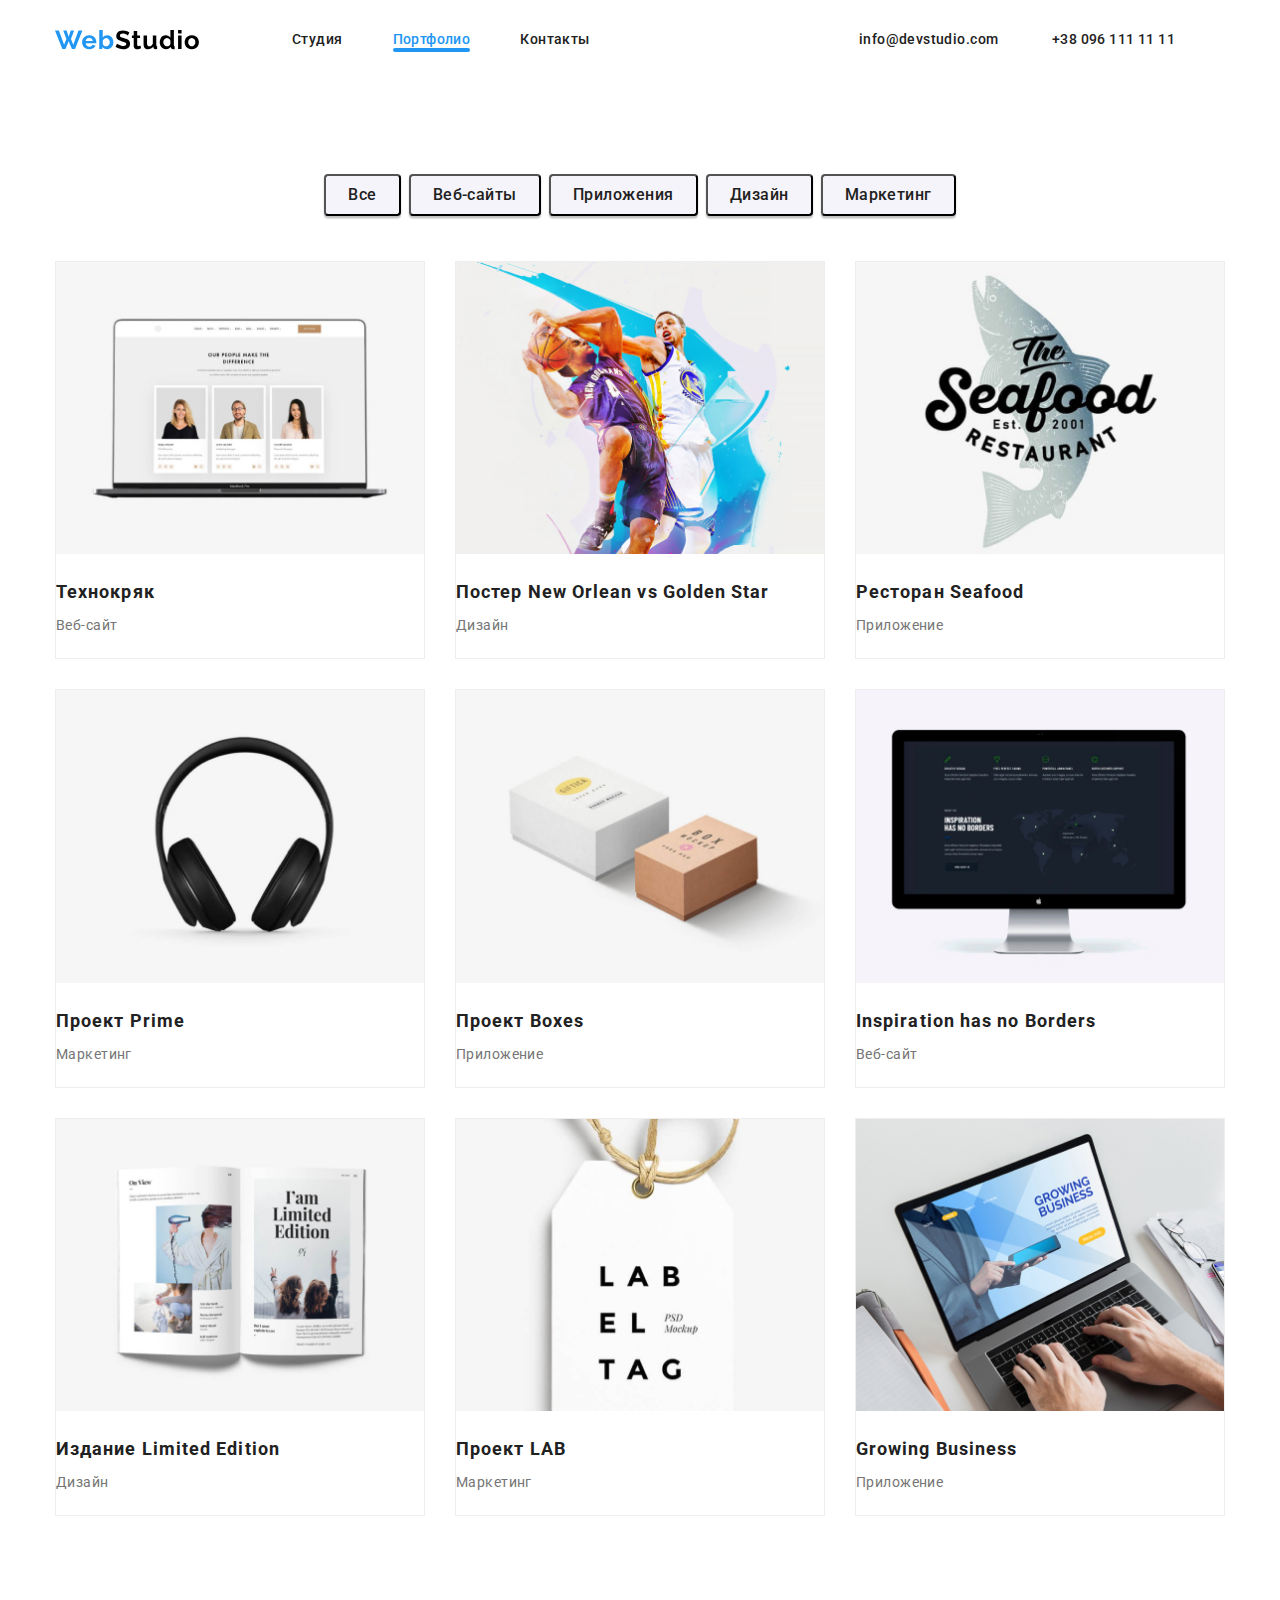
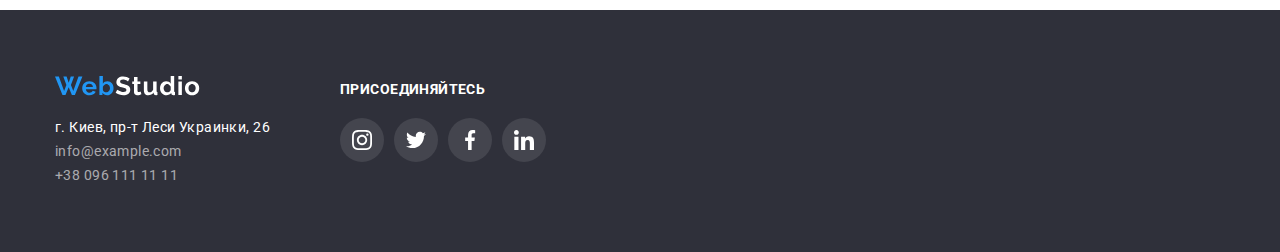
==== portfolio.html @ f1ba2781 "Добавляет исходное состояние" ====
<!DOCTYPE html>
<html lang="en">
<head>
    <meta charset="UTF-8">
    <meta name="viewport" content="width=device-width, initial-scale=1.0">
    <title>Document</title>
    <link href="https://fonts.googleapis.com/css2?family=Montserrat:ital@1&family=Roboto:ital,wght@0,400;0,500;0,700;0,900;1,700&display=swap" rel="stylesheet">
    <link rel="stylesheet" href="https://cdnjs.cloudflare.com/ajax/libs/modern-normalize/1.0.0/modern-normalize.min.css">
    <link rel="stylesheet" href="./css/styles.css">
</head>
<body>
<!--navigation--> 
  <header>
    <div class="container header-nav">
        <nav class="site-nav">
            <img src="./images/WebStudio1.svg" class="logo" alt="WebStudio"/>
            <ul class="list-nav">
                <li class="header-nav-link"><a href="index.html" class="header-link">Студия</a></li>
                <li class="header-nav-link"><a href="portfolio.html" class="header-link current">Портфолио</a></li>
                <li class="header-nav-link"><a href="#address" class="header-link">Контакты</a></li>
            </ul>      
        </nav>
        <ul class="mail-link">
            <li class="header-nav-link"><a href="mailto:info@devstudio.com" class="header-link">info@devstudio.com</a></li>
            <li class="header-nav-link"><a href="tel:+380961111111" class="header-link">+38 096 111 11 11</a></li>
        </ul>
    </div>   
  </header> 
  <!--portfolio--> 
  <section class="portfolio">
       <div class="container">   
            <h1 hidden>Портфолио</h1>
            <div class="site-nav">
                <button type="button" class="projects-link">Все</button>
                <button type="button" class="projects-link">Веб-сайты</button>
                <button type="button" class="projects-link">Приложения</button>
                <button type="button" class="projects-link">Дизайн</button>
                <button type="button" class="projects-link">Маркетинг</button>
            </div>
          
          <ul class="portfolio-list">
              <li class="portfolio-list-item">
                 <a href="">
                      <div class="portfolio-item-hover">
                          <img src="./images/portfolio/img1.jpg" alt="Фото cпециалистов"/>
                          <p>Технокряк это современная площадка распространения коронавируса. Компании используют эту платформу для цифрового шпионажа и атак на защищённые сервера конкурентов.</p>
                     </div>
                        <h2 class="projects-title">Технокряк</h2>
                        <p class="project-item">Веб-сайт</p>
                 </a>    
              </li>
              <li class="portfolio-list-item">
                  <a href="">
                        <div class="portfolio-item-hover">
                          <img src="./images/portfolio/img2.jpg" alt="Баскетболисты"/>
                          <p>Технокряк это современная площадка распространения коронавируса. Компании используют эту платформу для цифрового шпионажа и атак на защищённые сервера конкурентов.</p>
                        </div>
                          <h2 class="projects-title">Постер New Orlean vs Golden Star</h2>
                          <p class="project-item">Дизайн</p>
                  </a>
              </li>
              <li class="portfolio-list-item">
                  <a href="">
                        <div class="portfolio-item-hover">
                          <img src="./images/portfolio/img3.jpg" alt="Эмблема ресторана морепродуктов"/>
                          <p>Технокряк это современная площадка распространения коронавируса. Компании используют эту платформу для цифрового шпионажа и атак на защищённые сервера конкурентов.</p>
                        </div>
                          <h2 class="projects-title">Ресторан Seafood</h2>
                          <p class="project-item">Приложение</p>
                  </a>
              </li>
              <li class="portfolio-list-item">
                  <a href="">
                        <div class="portfolio-item-hover">
                          <img src="./images/portfolio/img4.jpg" alt="Наушники"/>
                          <p>Технокряк это современная площадка распространения коронавируса. Компании используют эту платформу для цифрового шпионажа и атак на защищённые сервера конкурентов.</p>
                        </div>
                          <h2 class="projects-title">Проект Prime</h2>
                          <p class="project-item">Маркетинг</p>
                  </a>
              </li>
              <li class="portfolio-list-item">
                  <a href="">
                        <div class="portfolio-item-hover">
                          <img src="./images/portfolio/img5.jpg" alt="Коробочки"/>
                          <p>Технокряк это современная площадка распространения коронавируса. Компании используют эту платформу для цифрового шпионажа и атак на защищённые сервера конкурентов.</p>
                        </div>
                          <h2 class="projects-title">Проект Boxes</h2>
                          <p class="project-item">Приложение</p>
                  </a>
              </li>
              <li class="portfolio-list-item"> 
                  <a href="">
                        <div class="portfolio-item-hover">
                          <img src="./images/portfolio/img6.jpg" alt="Монитор"/>
                          <p>Технокряк это современная площадка распространения коронавируса. Компании используют эту платформу для цифрового шпионажа и атак на защищённые сервера конкурентов.</p>
                        </div>
                          <h2 class="projects-title">Inspiration has no Borders</h2>
                          <p class="project-item">Веб-сайт</p>
                  </a>
              </li>
              <li class="portfolio-list-item">
                  <a href="">
                        <div class="portfolio-item-hover">
                          <img src="./images/portfolio/img7.jpg" alt="Книга"/>
                          <p>Технокряк это современная площадка распространения коронавируса. Компании используют эту платформу для цифрового шпионажа и атак на защищённые сервера конкурентов.</p>
                        </div>
                          <h2 class="projects-title">Издание Limited Edition</h2>
                          <p class="project-item">Дизайн</p>
                  </a>
              </li>
              <li class="portfolio-list-item">
                  <a href="">
                        <div class="portfolio-item-hover">
                          <img src="./images/portfolio/img8.jpg" alt="Лейбл"/>
                          <p>Технокряк это современная площадка распространения коронавируса. Компании используют эту платформу для цифрового шпионажа и атак на защищённые сервера конкурентов.</p>
                        </div>
                          <h2 class="projects-title">Проект LAB</h2>
                          <p class="project-item">Маркетинг</p>
                  </a>
              </li>
              <li class="portfolio-list-item">
                  <a href="">
                        <div class="portfolio-item-hover">
                          <img src="./images/portfolio/img9.jpg" alt="Ноутбук"/>
                          <p>Технокряк это современная площадка распространения коронавируса. Компании используют эту платформу для цифрового шпионажа и атак на защищённые сервера конкурентов.</p>
                        </div>
                          <h2 class="projects-title">Growing Business</h2>
                          <p class="project-item">Приложение</p>
                  </a>
              </li>
         </ul>  
        </div>
  </section>
   <footer>
        <div class="container">
            <div class="footer-address">
                <a href="">
                    <img class="footer-logo" src="./images/WebStudio2.svg" alt="WebStudio"/>
                </a>
                <address id="address">
                    <ul class="footer-list">
                        <li><a href="https://goo.gl/maps/m4mjGwHPQbm8q62E6" target="_blank" rel="noopener noreferer" class="footer-address-link">г. Киев, пр-т Леси Украинки, 26</a></li>
                        <li><a href="mailto:info@example.com" class="footer-link">info@example.com</a></li>
                        <li><a href="tel:+380961111111" class="footer-link">+38 096 111 11 11</a></li>
                    </ul>      
                </address>
            </div>
            <div class="join">
                <h3>Присоединяйтесь</h3>
                <ul class="social-icons">
                    <li class="social-icons-item">
                        <a class="social-icons-link" href="http://instagram.com/" target="_blank" rel="noopener noreferer" aria-label="instagram">
                            <svg class="social-icons-svg">
                                <use href="./images/sprite.svg#instagram"></use>
                            </svg>
                        </a>
                    </li>
                    <li class="social-icons-item">
                        <a class="social-icons-link" href="http://twitter.com/" target="_blank" rel="noopener noreferer" aria-label="twitter">
                            <svg class="social-icons-svg">
                                <use href="./images/sprite.svg#twitter"></use>
                            </svg>
                        </a>
                    </li>
                    <li class="social-icons-item">
                        <a class="social-icons-link" href="http://facebook.com" target="_blank" rel="noopener noreferer" aria-label="facebook">
                            <svg class="social-icons-svg">
                                <use href="./images/sprite.svg#facebook"></use>
                            </svg>
                        </a>
                    </li>
                    <li class="social-icons-item">
                        <a class="social-icons-link" href="http://linkedin.com/" target="_blank" rel="noopener noreferer" aria-label="linkedin">
                            <svg class="social-icons-svg">
                                <use href="./images/sprite.svg#linkedin"></use>
                            </svg>
                        </a>
                    </li>
                </ul>   
            </div>
      </div>
  </footer> 
</body>
</html>
---- css/styles.css ----
/*general*/
html {
    box-sizing: border-box;
}
*,
*::before,
*::after {
    box-sizing: inherit;
}
h1,h2,h3,ul {
    margin-top: 0;
    margin-bottom: 0;
}
img {
    display: block;
    max-width: 100%;
    height: auto;
  }

  .visually-hidden {
    position: absolute !important;
    clip: rect(1px 1px 1px 1px);
    clip: rect(1px, 1px, 1px, 1px);
    padding: 0 !important;
    border: 0 !important;
    height: 1px !important;
    width: 1px !important;
    overflow: hidden;
  }
:root {
   --primary-text-color: #757575;
   --secondary-text-color: #212121;
   --main-title-text-color: #ffffff;
   --title-text-color: #000000;
   --accent-color: #2196F3;
   --background-color: #2F303A;
   --backdrop-color: rgba(0, 0, 0, 0.2);
   --background-color-opacity: rgba(47, 48, 58, 0.8);
   --backgroud-accent-color-opacity: rgba(33, 150, 243, 0.9);
   --secndary-background-color: #F5F4FA;
   --filter-button-color: #F5F4FA;
   --background-icon: #F5F4FA;
   --border-color: #AFB1B8;
   --footer-link-color: rgba(255, 255, 255, 0.6);
   --footer-social-icon: rgba(255, 255, 255, 0.1);
   --modal-borders-color: rgba(33, 33, 33, 0.2);
   --modal-textarea-color: rgba(117, 117, 117, 0.5);
   --footer-input-border-color: rgba(255, 255, 255, 0.3);
}

body {
    font-family: 'Roboto', sans-serif;
    font-weight: 400;
    font-size: 14px;
    line-height: 1.71;
    letter-spacing: 0.03em;
    color: var(--primary-text-color);
    margin: 0;
}
ul {
    list-style: none;
    padding-left: 0;
    margin-left: 0;
   }
/*hero*/
.hero {
    background-color: var(--background-color);
    text-align: center;
}
/*links*/
a:hover,
a:focus {
    color: var(--accent-color);
}
.header-link {
    display: flex;
    text-decoration: none;
    font-weight: 500;
    color: var(--secondary-text-color);
    align-items: center;

    transition: 250ms cubic-bezier(0.4, 0, 0.2, 1);
}

.header-link {
    margin-right: 50px;
}

.header-link.phone {
    margin-right: 0;
}

.header-link.phone,
.header-link.letter {
    display: flex;
    align-items: center;
}


.header-link:hover {
    fill: var(--accent-color);
}

.current {
    color: var(--accent-color);
}

.projects-link {
    text-decoration: none;
    display: inline-block;
    font-weight: 500;
    font-size: 16px;
    line-height: 1.62;
    letter-spacing: 0.03em;
    box-shadow: 0px 3px 1px rgba(0, 0, 0, 0.1), 0px 1px 2px rgba(0, 0, 0, 0.08), 0px 2px 2px rgba(0, 0, 0, 0.12);
    border-radius: 4px;
    color: var(--secondary-text-color);
    background-color: var(--filter-button-color);
    padding-left: 22px;
    padding-right: 22px;
    padding-top: 6px;
    padding-bottom: 6px;
    margin-bottom: 45px;
    margin-right: 8px;
    text-align: center;

    transition: 250ms cubic-bezier(0.4, 0, 0.2, 1);
    }

.footer-address-link {
    text-decoration: none;
    font-style: normal;
    font-weight: 400;
    font-size: 14px;
    line-height: 1.71;
    letter-spacing: 0.03em;
    color: var(--main-title-text-color);   

    transition: 250ms cubic-bezier(0.4, 0, 0.2, 1);
}

.footer-list {
    margin-top: 20px;

}
.footer-link {
    text-decoration: none;
    font-style: normal;
    font-weight: 400;
    font-size: 14px;
    line-height: 1.71;
    letter-spacing: 0.03em;
    color: var(--footer-link-color);

    transition: 250ms cubic-bezier(0.4, 0, 0.2, 1);
}
/*button*/
.button {
    display: inline-block;
    width: 200px;
    height: 60px;
    font-family: inherit; 
    font-weight: 700;
    font-size: 16px;
    line-height: 1.88 ;
    background-color: var(--accent-color);
    color: var(--main-title-text-color);
    padding: 10px 32px;
    min-width: 200px;
    text-align: center;
    box-shadow: 0px 4px 4px rgba(0, 0, 0, 0.15);
    border-radius: 4px;
    cursor: pointer;
    border: 0px;

    
    transition: 250ms cubic-bezier(0.4, 0, 0.2, 1);
   
}  

.button:hover,
.button:focus {  
    background-color: var(--filter-button-color);
    color: var(--secondary-text-color);
}

/*site-titles*/
.main-title {
    font-weight: 900;
    font-size: 44px;
    text-align: center;
    line-height: 1.36;
    letter-spacing: 0.06em;
    text-transform: uppercase;  
    color: var(--main-title-text-color);
    padding-top: 200px;
    padding-bottom: 30px;
}
        
.advantages-title {
    font-family: Roboto; sans-serif;
    font-weight: 700;
    font-size: 14px;
    line-height: 1.14;
    letter-spacing: 0.03em;
    text-transform: uppercase;
    color: var(--secondary-text-color);

    padding-bottom: 10px;
}

.title {
    font-weight: 700;
    font-size: 36px;
    line-height: 1.17;
    text-align: center;
    letter-spacing: 0.03em;
    color: var(--secondary-text-color);

    padding-bottom: 50px;
}

.projects-title {
    font-weight: 700;
    font-size: 18px;
    line-height: 2.00;
    letter-spacing: 0.06em;
    color: var(--secondary-text-color);
    
    margin-top: 20px;
}
/*team*/
.team {
    padding-bottom: 94px;
    background-color: var(--secndary-background-color);
}

.team-list {
    display: flex;
    justify-content: space-between;
}

.team-member:not(:last-child) {
    margin-right: 30px;
}
.team-member {
    background: var(--main-title-text-color);
    box-shadow: 0px 1px 3px rgba(0, 0, 0, 0.12), 0px 1px 1px rgba(0, 0, 0, 0.14), 0px 2px 1px rgba(0, 0, 0, 0.2);
    border-radius: 0px 0px 4px 4px;
}

.name {
    font-weight: 500;
    font-size: 16px;
    line-height: 1.19;
    text-align: center;
    letter-spacing: 0.03em;
    color: var(--secondary-text-color);
    
    padding-top: 30px;
    padding-bottom: 10px;
}

.position {
    font-weight: 400;
    font-size: 16px;
    line-height: 1.19;
    text-align: center;
    letter-spacing: 0.03em;
    color: var(--primary-text-color);

     margin: 0;

}
/*footer*/
footer {
   background: var(--background-color)
}
footer .container {
    display: flex;
    padding-top: 60px;
    padding-bottom: 60px;
}

.footer-logo {
    margin-top: 6px;
}

.join>h3 {
    margin-top: 12px;
    display: inline-block;
    font-weight: 700;
    font-size: 14px;
    line-height: 1.1;
    letter-spacing: 0.03em;
    text-transform: uppercase;
    color: var(--main-title-text-color);
}

.join {
    margin-left: 70px;
}

footer .social-icons-link {
    background: var( --footer-social-icon);
    transition: 250ms cubic-bezier(0.4, 0, 0.2, 1);
}


footer .social-icons-link:hover,
footer .social-icons-link:focus {
    background-color: var(--accent-color);
}

.social-icons-link:hover .social-icons-svg,
.social-icons-link:focus .social-icons-svg {
    fill: var(--main-title-text-color);
}
 footer .social-icons-svg {
    fill: var(--main-title-text-color);
 }

/*arrangement of elements*/
.container {
    width: 1200px;
    padding-left: 15px;
    padding-right: 15px;
    padding-top: 94px;
    margin-left: auto;
    margin-right: auto;
}
header>.container.header-nav {
    display: flex;
    padding-top: 0px;
    align-items: center;
}

.list-nav {
    display: flex;
    align-items: center;
}
.logo {
    margin-top: 30px;
    margin-bottom: 30px;
    margin-right: 93px;
}
.mail-link {
    margin-left: auto;
}

.mail-link li {
    display: inline-flex;
    align-items: center;
}

.header-link-svg {
    height: 16px;
    width: 16px;
    margin-right: 10px;
}
.phone,
.letter {
    display: inline;
}

.advantages-title-margin {
    margin-bottom: 0;
    margin-top: 0;
}
.project-item {
    margin-top: 4px;
    margin-bottom: 20px;
    color: var(--primary-text-color)
}

.site-nav {
   display: flex;
   justify-content: center;
   align-items: center;
}
.site-nav>li {
    margin-right: 8px;
    margin-bottom: 34px;
    }
.site-nav>li:last-child {
    margin-right: 0px;
}
.advantages-list {
    display: flex;
    justify-content: space-between;
}
.advantages-list>li {
    width: 270px;
}
.services .container {
    padding-bottom: 94px;
}
.services-list {
    display: flex;
    justify-content: space-between;
}

.portfolio-list {
    display: flex;
    flex-wrap: wrap;
    padding-bottom: 94px;
}
.portfolio-list-item {
    width: 370px;
    margin-right: 30px;
    margin-bottom: 30px;
    background-color: var(--main-title-text-color);
    border: 1px solid #EEEEEE;
}
.portfolio-list-item:nth-child(3n) {
    margin-right: 0px;
}

.portfolio-list-item:nth-last-child(-n+3) {
    margin-bottom: 0px;
}
.projects-link:last-child {
    margin-right: 0;
} 

/* background */
.overlay {
    max-width: 1600px;
    height: 600px;
    margin-left: auto;
    margin-right: auto;
    background-image: linear-gradient(
    to right,
    rgba(47, 48, 58, 0.4),
    rgba(47, 48, 58, 0.4)
    ),
    url(../images/Img111\(1\).jpg);
    background-repeat: no-repeat;
    background-position: center;
}

.advantages-icon::before {
    content: '';
    display: block;
    height: 120px;
    background: var(--background-icon);
    background-size: 70px;
    background-position: center;
    background-repeat: no-repeat;
    margin-bottom: 30px;
}

.antenna::before {
    background-image: url('../images/antenna1.svg');
}

.clock::before {
    background-image: url('../images/clock1.svg');
}

.diagram::before {
    background-image: url('../images/diagram1.svg');
}

.astronaut::before {
    background-image: url('../images/astronaut1.svg');
}

 .current::after {
     content: '';
     display: block;
     width: 100%;
     height: 4px;
     background-color: var(--accent-color);
     border-radius: 2px;
     position: absolute;
     bottom: 0;
     left: 0;
 }

 .header-link.current {
     position: relative;
 }

.header-link.current {
    align-items: flex-end;
}


/* svg */
 .social-icons {
     display: flex;
     justify-content: center;
     align-items: center;
     margin-top: 16px;
     margin-bottom: 30px;
 }

 .social-icons-link {
     display: flex;
     justify-content: center;
     align-items: center;
     width: 44px;
     height: 44px;
     border-radius: 50%;
     background-color: var(--main-title-text-color);  

     transition: 250ms cubic-bezier(0.4, 0, 0.2, 1);  
}
    
 .social-icons-item:not(:last-child) {
    margin-right: 10px;    
 }

 .social-icons-svg {
     height: 20px;
     width: 20px;
     fill: var(--border-color);

     transition: 250ms cubic-bezier(0.4, 0, 0.2, 1);
 }
 
.social-icons-link:hover,
.social-icons-link:focus {
    background-color: var(--accent-color);
}

.social-icons-link:hover .social-icons-svg,
.social-icons-link:focus .social-icons-svg {
    fill: var(--main-title-text-color);
}

.clients-list {
    display: flex;
    justify-content: space-between;
    padding-bottom: 94px;
}

.clients-item-link {
    height: 90px;
    width: 170px;
    border: 1px solid var(--border-color);
    display: flex;
    border-radius: 4px;
    justify-content: center;
    align-items: center; 
    
    transition: 250ms cubic-bezier(0.4, 0, 0.2, 1);
}

.clients-icons-svg {
     fill: var(--border-color);
     transition: 250ms cubic-bezier(0.4, 0, 0.2, 1);
 }

 .clients-item-link:hover .clients-icons-svg,
 .clients-item-link:focus .clients-icons-svg {
     fill: var(--accent-color);
}
    
 .clients-item-link:hover,
 .clients-item-link:focus {
    border-color: var(--accent-color);        
 }
/* position */
 .services-list-item {
     position: relative;
     display: flex;
     justify-content: center;
     align-items: flex-end;
    }
    
    .services-list-item::after {
        position: absolute;
        content: '';
        display: block;
        width: 100%;
        height: 70px;
        background-color: var(--background-color-opacity); 
        z-index: 1;
    }
    
    .services-list-item>p {
        position: absolute;
        z-index: 2;
        color: var(--main-title-text-color);
        text-transform: uppercase;
        font-family: inherit; 
        font-weight: 700;
        margin: 0; 
        padding-bottom: 25px;
}

.portfolio-item-hover {
    position: relative;
    overflow: hidden;
}

.portfolio-item-hover>p {
    position: absolute;
    left: 0;
    top: 0;
    transform: translateY(100%);
    display: flex;
    align-items: center;
    
    
    font-family: inherit; 
    font-weight: 400;
    font-size: 18px;
    line-height: 1.56;
    letter-spacing: 0.03em;
    margin: 0;
    padding: 24px;
    
    opacity: 0;
    
    
    transition-duration: 250ms;
    transition-timing-function: cubic-bezier(0.4, 0, 0.2, 1);
    
    color: var(--main-title-text-color);
    background-color: var(--backgroud-accent-color-opacity);
    width: 100%;
    height: 100%;
}

a {
    text-decoration: none;
}

.portfolio-list-item>a:hover p,
.portfolio-list-item>a:focus p {
    opacity: 1;
    transform: translateY(0);

}

.portfolio-list-item:hover,
.portfolio-list-item:focus {
    box-shadow: 0px 1px 1px rgba(0, 0, 0, 0.12), 0px 4px 4px rgba(0, 0, 0, 0.06), 1px 4px 6px rgba(0, 0, 0, 0.16)
}
 
/* Modal */

.backdrop {
    position: fixed;
    top: 0;
    left: 0;
    width: 100%;
    height: 100%;
    background-color: var(--backdrop-color);
    opacity: 1;
    transition: opacity 250ms cubic-bezier(0.4, 0, 0.2, 1);
    z-index: 10;
}

.backdrop.is-hidden {
    opacity: 0;
    pointer-events: none;
    visibility: hidden;
}

.backdrop.is-hidden .modal {
    transform: translate(-50%,-50%) scale(1.1);
}

.modal {
    position: absolute;
    top: 50%;
    left: 50%;
    width: 528px;
    height: 581px;
    border-radius: 4px;
    background-color: var(--main-title-text-color);
    transform: translate(-50%,-50%) scale(1);
    transition: transform 250ms cubic-bezier(0.4, 0, 0.2, 1);
}

/* Forms */

.field {
    display: flex;
    flex-direction: column;
    padding: 40px;
}

.comment {
    resize: none;
    width: 448px;
    height: 96px;
    font-weight: 400;
    font-size: 14px;
    line-height: 1.14;
    letter-spacing: 0.01em;
    border: 1px solid;
    border-color: var(--modal-borders-color);
    color: var(--modal-textarea-color);
    padding: 12px 16px;
}

.modal-title {
    font-weight: 700;
    font-size: 20px;
    text-align: center;
    line-height: 1.15;
    letter-spacing: 0.03em;
    color: var(--secondary-text-color);
    margin-bottom: 12px;
 }

.field-label {
    top: 0;
    left: 0;
    font-weight: 400;
    font-size: 12px;
    line-height: 1.17;
    letter-spacing: 0.01em;
    color: var(--primary-text-color);
    margin-top: 10px;
    margin-bottom: 4px;
    
}

.field-input {
    display: inline-block;
    width: 448px;
    height: 40px;
    border: 1px solid;
    box-sizing: border-box;
    border-radius: 4px;
    border-color: var(--modal-borders-color);
    padding-left: 40px;
}

.field-input:hover +.modal-svg {
    fill: var(--accent-color);
}

.field-input:hover,
.comment:hover {
    border-color: var(--accent-color);
}

.agree>a {
    font-size: 14px;
    line-height: 1.71;  
    letter-spacing: 0.03em;
    color: var(--primary-text-color);
}

.agree-link {
    color: var(--accent-color);
    text-decoration: underline;
}

.field-button {
    display: inline-block;
    text-align: center;
    font-size: 16px;
    line-height: 1.88;
    letter-spacing: 0.06em;
    width: 200px;
    height: 50px;
    background-color: var(--accent-color);
    color: var(--main-title-text-color);
    box-shadow: 0px 4px 4px rgba(0, 0, 0, 0.15);
    border-radius: 4px;
    cursor: pointer;
    border: 0px;
    margin: 0 auto;
}

.field-button-position {
    padding-left: 124px;
    padding-top: 30px;
}

.checkbox,
.field-label {
    display: inline-block;
}

/* .input-svg:hover-within .modal-svg, */
.input-svg:focus-within .modal-svg {
   fill: var(--accent-color)
} 

 
 
/* footer form  */
.field-input-footer {
    display: inline-block;
    width: 360px;
    height: 50px;
    border: 1px solid;
    box-sizing: border-box;
    border-radius: 4px;
    box-shadow: 0px 4px 4px rgba(0, 0, 0, 0.15);
    border-color: var(--footer-input-border-color);
    background-color: transparent;
    margin-top: 20px;
    padding-left: 16px;
}

footer .field-button {
    margin-left: 12px;
}

.field-input-footer::placeholder {
    font-size: 16px;
    font-weight: 400;
    line-height: 1.25;
    letter-spacing: 0.03em;
}

.modal-svg {
    position: absolute;
    top: 70%;
    left: 10px;
    transform: translateY(-50%);
    width: 18px;
    height: 18px;
    fill: var(--secondary-text-color)
}

.input-svg {
    position: relative;
}

.checkbox {
    appearance: none;
    position: absolute;
}

.icon {
    display: inline-block;
    width: 16px;
    height: 15px;
    border: 2px solid var(--secondary-text-color);
    border-radius: 4px;
    margin-right: 8px;  
}

.field-label.hidden-checkbox {
    display: flex;
    align-items: center;
    justify-content: center;
}

.agree {
    margin-right: 5px;
}

.checkbox:checked + .icon {
    background-image: url(../images/check.svg);
    background-size: contain;
    background-origin: border-box;
    border-color: transparent;
}
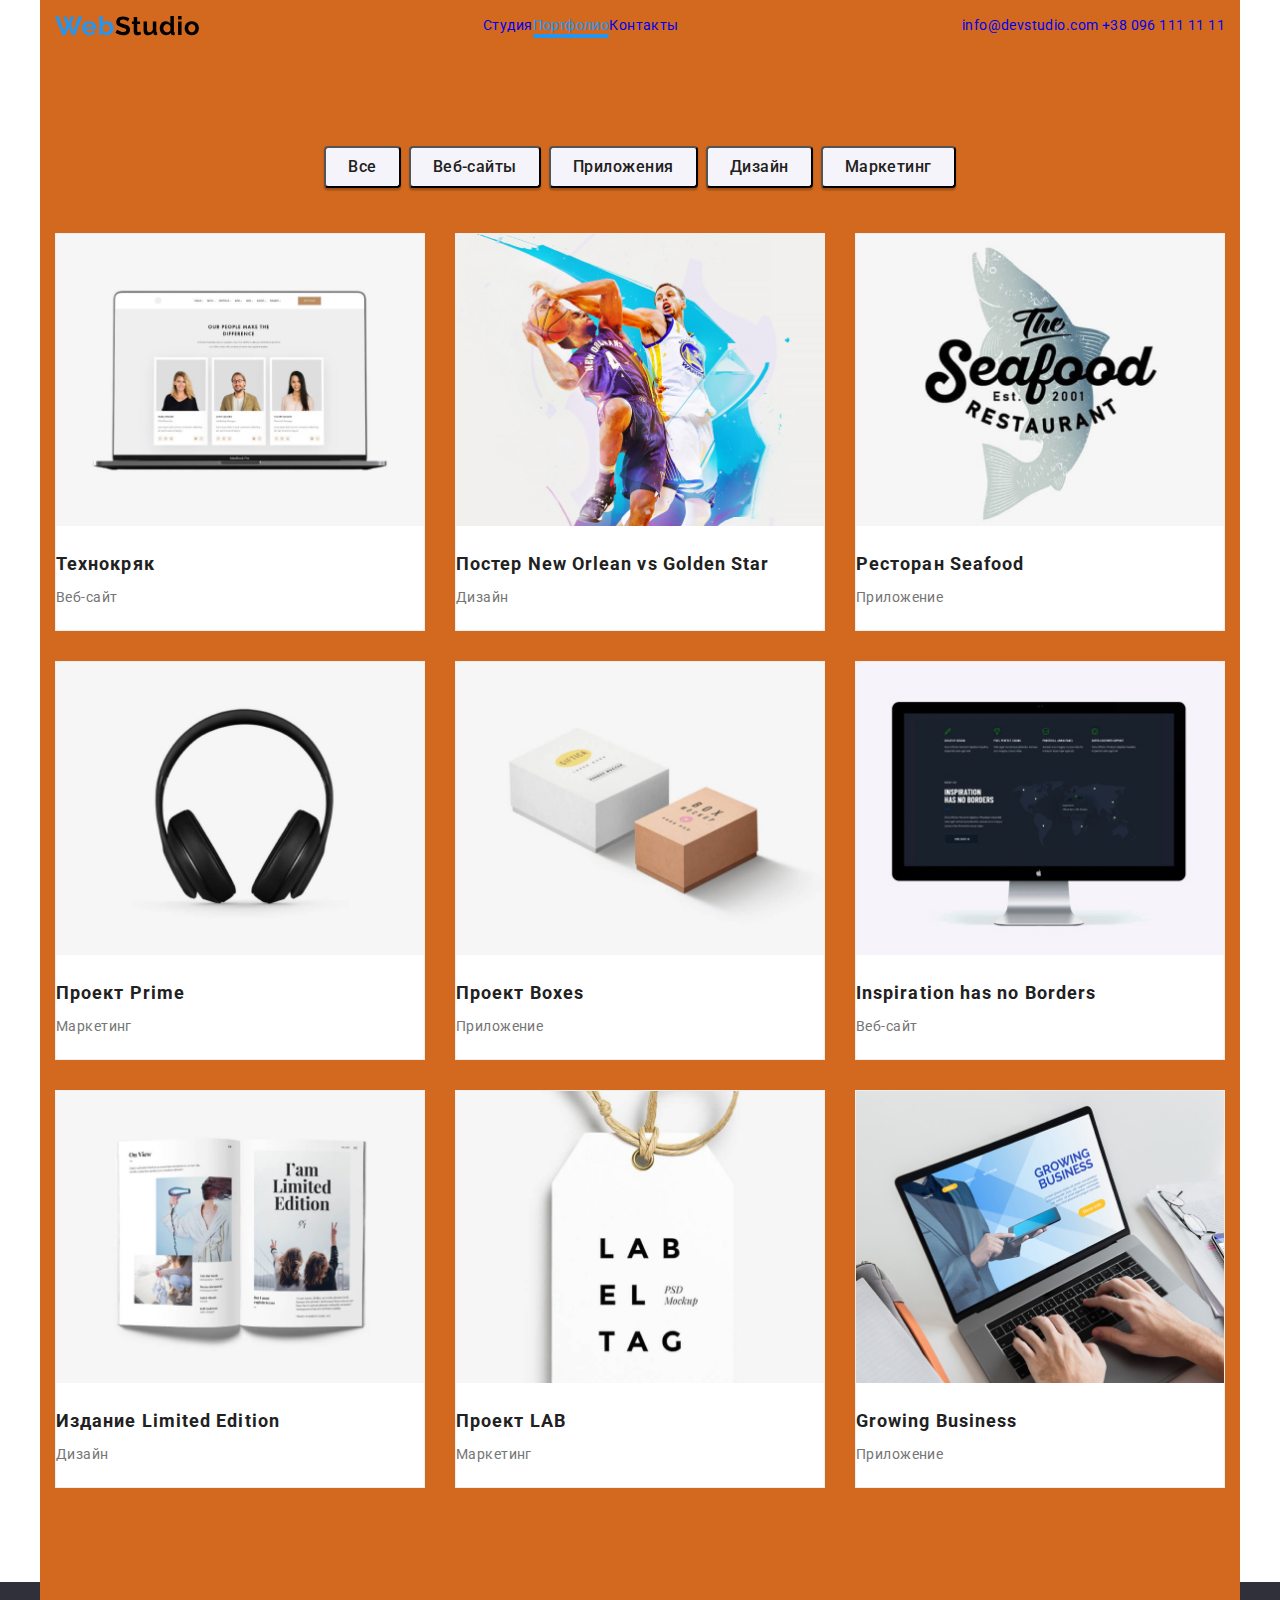
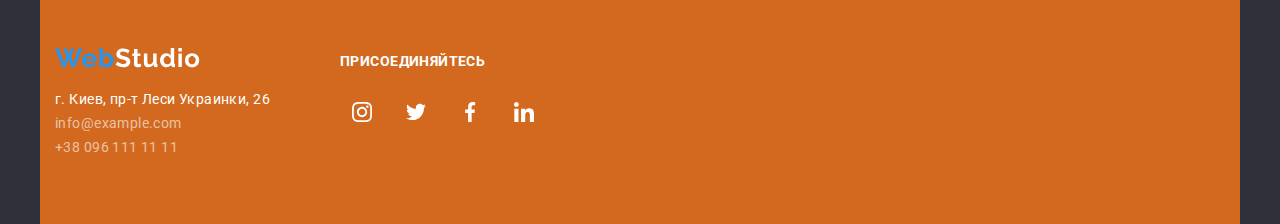
==== commit 5ce139ff: "Добавляет мобильную версию сайта" ====
--- a/portfolio.html
+++ b/portfolio.html
@@ -6,7 +6,7 @@
     <title>Document</title>
     <link href="https://fonts.googleapis.com/css2?family=Montserrat:ital@1&family=Roboto:ital,wght@0,400;0,500;0,700;0,900;1,700&display=swap" rel="stylesheet">
     <link rel="stylesheet" href="https://cdnjs.cloudflare.com/ajax/libs/modern-normalize/1.0.0/modern-normalize.min.css">
-    <link rel="stylesheet" href="./css/styles.css">
+    <link rel="stylesheet" href="./css/main.min.css">
 </head>
 <body>
 <!--navigation--> 
--- a/css/main.min.css
+++ b/css/main.min.css
@@ -0,0 +1,2 @@
+.visually-hidden{position:absolute !important;clip:rect(1px 1px 1px 1px);clip:rect(1px, 1px, 1px, 1px);padding:0 !important;border:0 !important;height:1px !important;width:1px !important;overflow:hidden}html{box-sizing:border-box}*,*::before,*::after{box-sizing:inherit}h1,h2,h3,ul{margin-top:0;margin-bottom:0}img{display:block;max-width:100%;height:auto}body{font-family:'Roboto', sans-serif;font-weight:400;font-size:14px;line-height:1.71;letter-spacing:.03em;color:#757575;margin:0}ul{list-style:none;padding-left:0;margin-left:0}a:hover,a:focus{color:#2196F3}a{text-decoration:none}.container{width:100%;padding-left:15px;padding-right:15px;padding-top:60px;margin-left:auto;margin-right:auto;background-color:chocolate}@media screen and (min-width: 480px){.container{width:480px}}@media screen and (min-width: 768px){.container{width:768px}}@media screen and (min-width: 1200px){.container{width:1200px;padding-top:94px}}.current{color:#2196F3}.advantages-icon::before{content:'';display:block;height:120px;background:#F5F4FA;background-size:70px;background-position:center;background-repeat:no-repeat;margin-bottom:30px}.button{display:inline-block;width:200px;height:50px;font-family:inherit;font-weight:700;font-size:16px;line-height:1.88;background-color:#2196F3;color:#fff;padding:10px 32px;min-width:200px;text-align:center;box-shadow:0px 4px 4px rgba(0,0,0,0.15);border-radius:4px;cursor:pointer;border:0px;transition:250ms cubic-bezier(0.4, 0, 0.2, 1)}.button:hover,.button:focus{background-color:#F5F4FA;color:#212121}.header-link{display:none;text-decoration:none}@media screen and (min-width: 768px){.header-link{display:flex;align-items:center}}.mail-link{margin-left:auto}.mail-link li{display:none}@media screen and (min-width: 768px){.mail-link li{display:inline-flex;align-items:center}}.list-nav{display:none}@media screen and (min-width: 768px){.list-nav{display:flex;align-items:center}}.site-nav{display:flex;align-items:center;justify-content:center}.site-nav>li{margin-right:8px;margin-bottom:34px}.site-nav>li:last-child{margin-right:0px}.current::after{content:'';display:block;width:100%;height:4px;background-color:#2196F3;border-radius:2px;position:absolute;bottom:0;left:0}.header-link.current{position:relative;align-items:flex-end}.social-icons{display:flex;align-items:center;justify-content:center;margin-top:16px;margin-bottom:30px}.social-icons-link{display:flex;align-items:center;justify-content:center;width:44px;height:44px;border-radius:50%;background-color:#fff;transition:250ms cubic-bezier(0.4, 0, 0.2, 1)}.social-icons-link:hover,.social-icons-link:focus{background-color:#2196F3}.social-icons-link:hover .social-icons-svg,.social-icons-link:focus .social-icons-svg{fill:#fff}.social-icons-item:not(:last-child){margin-right:10px}.social-icons-svg{height:20px;width:20px;fill:#AFB1B8;transition:250ms cubic-bezier(0.4, 0, 0.2, 1)}.backdrop{position:fixed;top:0;left:0;width:100%;height:100%;background-color:rgba(0,0,0,0.2);opacity:1;transition:opacity 250ms cubic-bezier(0.4, 0, 0.2, 1);z-index:10}.backdrop.is-hidden{opacity:0;pointer-events:none;visibility:hidden}.backdrop.is-hidden .modal{transform:translate(-50%, -50%) scale(1.1)}.modal{position:absolute;top:50%;left:50%;width:528px;height:581px;border-radius:4px;background-color:#fff;transform:translate(-50%, -50%) scale(1);transition:transform 250ms cubic-bezier(0.4, 0, 0.2, 1)}.field{display:flex;flex-direction:column;padding:40px}.comment{resize:none;width:448px;height:96px;font-weight:400;font-size:14px;line-height:1.14;letter-spacing:.01em;border:1px solid;border-color:rgba(33,33,33,0.2);color:rgba(117,117,117,0.5);padding:12px 16px}.comment:hover{border-color:#2196F3}.modal-title{font-weight:700;font-size:20px;line-height:1.15;letter-spacing:.03em;text-align:center;color:#212121;margin-bottom:12px}.field-label{top:0;left:0;font-weight:400;font-size:12px;line-height:1.17;letter-spacing:.01em;color:#757575;margin-top:10px;margin-bottom:4px}.field-label.hidden-checkbox{display:flex;align-items:center;justify-content:center}.field-input{display:inline-block;width:448px;height:40px;border:1px solid;box-sizing:border-box;border-radius:4px;border-color:rgba(33,33,33,0.2);padding-left:40px}.field-input:hover+.modal-svg{fill:#2196F3}.field-input:hover{border-color:#2196F3}.agree{margin-right:5px}.agree>a{font-size:14px;line-height:1.71;letter-spacing:0.03em;color:#757575}.agree-link{color:#2196F3;text-decoration:underline}.field-button{display:inline-block;text-align:center;font-size:16px;line-height:1.88;letter-spacing:0.06em;width:200px;height:50px;background-color:#2196F3;color:#fff;box-shadow:0px 4px 4px rgba(0,0,0,0.15);border-radius:4px;cursor:pointer;border:0px;margin:0 auto}.field-button-position{padding-left:124px;padding-top:30px}.checkbox,.field-label{display:inline-block}.input-svg:focus-within .modal-svg{fill:#2196F3}.field-input-footer{display:inline-block;width:360px;height:50px;border:1px solid;box-sizing:border-box;border-radius:4px;box-shadow:0px 4px 4px rgba(0,0,0,0.15);border-color:rgba(255,255,255,0.3);background-color:transparent;margin-top:20px;padding-left:16px}.field-input-footer::placeholder{font-weight:400;font-size:16px;line-height:1.25;letter-spacing:.03em}footer .field-button{margin-left:12px}.modal-svg{position:absolute;top:70%;left:10px;transform:translateY(-50%);width:18px;height:18px;fill:#212121}.input-svg{position:relative}.checkbox{appearance:none;position:absolute}.checkbox:checked+.icon{background-image:url(../images/check.svg);background-size:contain;background-origin:border-box;border-color:transparent}.icon{display:inline-block;width:16px;height:15px;border:2px solid #212121;border-radius:4px;margin-right:8px}header>.container.header-nav{display:flex;padding-top:0px;align-items:center}.logo{margin-top:16px;margin-bottom:16px;margin-right:284px}.hero{background-color:#2F303A;text-align:center}.overlay{max-width:1600px;height:480px;margin-left:auto;margin-right:auto;background-image:linear-gradient(to right, rgba(47,48,58,0.4), rgba(47,48,58,0.4)),url(../images/Img1111.jpg);background-repeat:no-repeat;background-position:center}.main-title{font-weight:900;font-size:26px;line-height:1.62;letter-spacing:.06em;text-align:center;text-transform:uppercase;color:#fff;padding-top:118px;padding-bottom:30px}footer{background:#2F303A}footer .container{display:flex;padding-top:60px;padding-bottom:60px}.footer-logo{margin-top:6px}.join{margin-left:70px}.join>h3{margin-top:12px;display:inline-block;font-weight:700;font-size:14px;line-height:1.1;letter-spacing:.03em;text-transform:uppercase;color:#fff}footer .social-icons-link{background:var(--footer-social-icon);transition:250ms cubic-bezier(0.4, 0, 0.2, 1)}footer .social-icons-link:hover,footer .social-icons-link:focus{background-color:#2196F3}.social-icons-link:hover .social-icons-svg,.social-icons-link:focus .social-icons-svg{fill:#fff}footer .social-icons-svg{fill:#fff}.footer-address-link{text-decoration:none;font-style:normal;font-weight:400;font-size:14px;line-height:1.71;letter-spacing:.03em;color:#fff;transition:250ms cubic-bezier(0.4, 0, 0.2, 1)}.footer-list{margin-top:20px}.footer-link{text-decoration:none;font-style:normal;font-weight:400;font-size:14px;line-height:1.71;letter-spacing:.03em;color:rgba(255,255,255,0.6);transition:250ms cubic-bezier(0.4, 0, 0.2, 1)}.advantages-list{display:block}.advantages-list>li{width:450px}.advantages-title{font-family:'Roboto', sans-serif;font-weight:700;font-size:14px;line-height:1.14;letter-spacing:.03em;text-transform:uppercase;color:#212121;padding-bottom:10px}.advantages-title-margin{margin-bottom:0;margin-top:0}.antenna::before{background-image:url("../images/antenna1.svg")}.clock::before{background-image:url("../images/clock1.svg")}.diagram::before{background-image:url("../images/diagram1.svg")}.astronaut::before{background-image:url("../images/astronaut1.svg")}.services .container{padding-bottom:94px}.services-list{display:flex;justify-content:space-between}.services-list-item{position:relative;display:flex;justify-content:center;align-items:flex-end}.services-list-item::after{position:absolute;content:'';display:block;width:100%;height:70px;background-color:rgba(47,48,58,0.8);z-index:1}.services-list-item>p{position:absolute;z-index:2;color:#fff;text-transform:uppercase;font-family:inherit;font-weight:700;margin:0;padding-bottom:25px}.projects-title{font-weight:700;font-size:18px;line-height:2;letter-spacing:.06em;color:#212121;margin-top:20px}.projects-link{text-decoration:none;display:inline-block;font-weight:500;font-size:16px;line-height:1.62;letter-spacing:.03em;box-shadow:0px 3px 1px rgba(0,0,0,0.1),0px 1px 2px rgba(0,0,0,0.08),0px 2px 2px rgba(0,0,0,0.12);border-radius:4px;color:#212121;background-color:#F5F4FA;padding-left:22px;padding-right:22px;padding-top:6px;padding-bottom:6px;margin-bottom:45px;margin-right:8px;text-align:center;transition:250ms cubic-bezier(0.4, 0, 0.2, 1)}.projects-link:last-child{margin-right:0}.project-item{margin-top:4px;margin-bottom:20px;color:#757575}.portfolio-list{display:flex;flex-wrap:wrap;padding-bottom:94px}.portfolio-list-item{width:370px;margin-right:30px;margin-bottom:30px;background-color:#fff;border:1px solid #EEEEEE}.portfolio-list-item:nth-child(3n){margin-right:0px}.portfolio-list-item:nth-last-child(-n+3){margin-bottom:0px}.portfolio-list-item>a:hover p,.portfolio-list-item>a:focus p{opacity:1;transform:translateY(0)}.portfolio-list-item:hover,.portfolio-list-item:focus{box-shadow:0px 1px 1px rgba(0,0,0,0.12),0px 4px 4px rgba(0,0,0,0.06),1px 4px 6px rgba(0,0,0,0.16)}.portfolio-item-hover{position:relative;overflow:hidden}.portfolio-item-hover>p{position:absolute;left:0;top:0;transform:translateY(100%);display:flex;align-items:center;font-family:inherit;font-weight:400;font-size:18px;line-height:1.56;letter-spacing:.03em;margin:0;padding:24px;opacity:0;transition-duration:250ms;transition-timing-function:cubic-bezier(0.4, 0, 0.2, 1);color:#fff;background-color:rgba(33,150,243,0.9);width:100%;height:100%}.team{padding-bottom:94px;background-color:#F5F4FA}.team-list{display:flex;justify-content:space-between}.team-member{background:#fff;box-shadow:0px 1px 3px rgba(0,0,0,0.12),0px 1px 1px rgba(0,0,0,0.14),0px 2px 1px rgba(0,0,0,0.2);border-radius:0px 0px 4px 4px}.team-member:not(:last-child){margin-right:30px}.name{font-weight:500;font-size:16px;line-height:1.19;letter-spacing:.03em;text-align:center;color:#212121;padding-top:30px;padding-bottom:10px}.position{font-weight:400;font-size:16px;line-height:1.19;letter-spacing:.03em;text-align:center;color:#757575;margin:0}.clients-list{display:flex;justify-content:space-between;padding-bottom:94px}.clients-item-link{height:90px;width:170px;border:1px solid #AFB1B8;border-radius:4px;display:flex;align-items:center;justify-content:center;transition:250ms cubic-bezier(0.4, 0, 0.2, 1)}.clients-item-link:hover .clients-icons-svg,.clients-item-link:focus .clients-icons-svg{fill:#2196F3}.clients-item-link:hover,.clients-item-link:focus{border-color:#2196F3}.clients-icons-svg{fill:#AFB1B8;transition:250ms cubic-bezier(0.4, 0, 0.2, 1)}
+/*# sourceMappingURL=main.min.css.map */